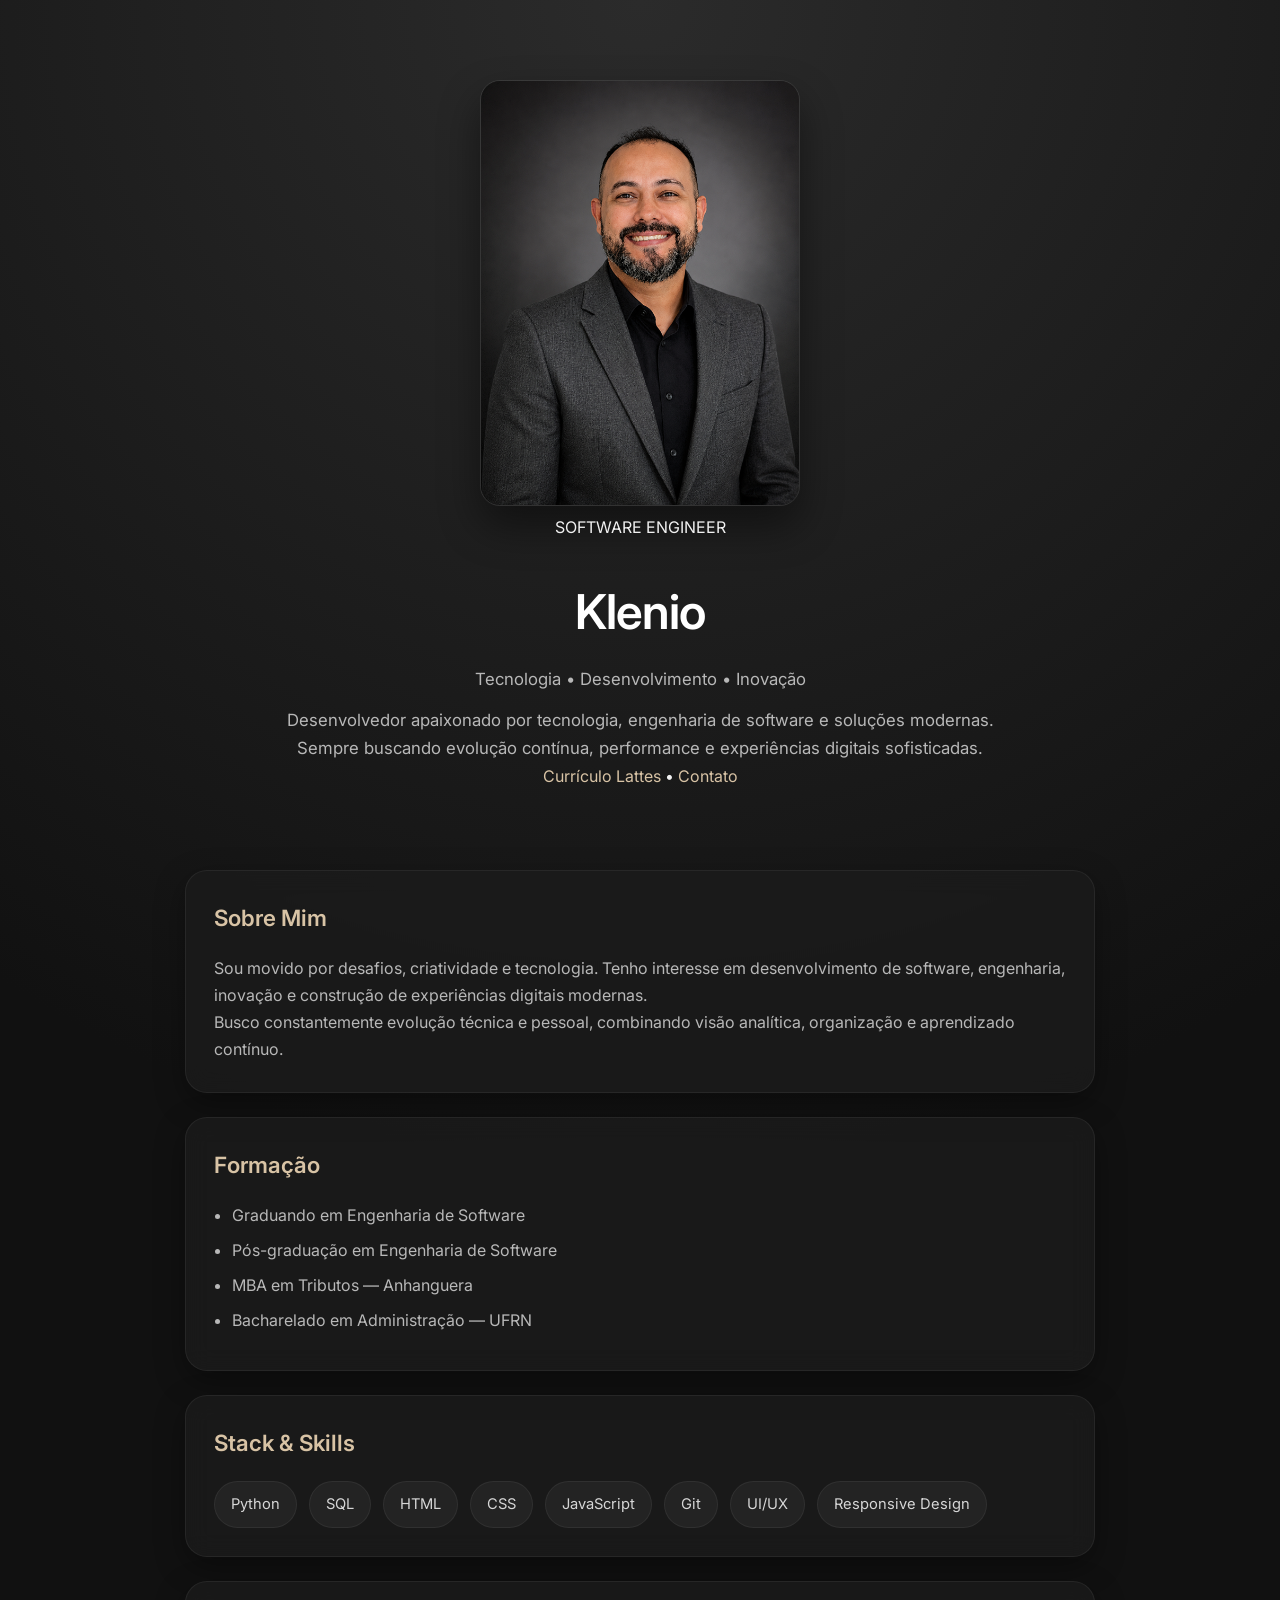
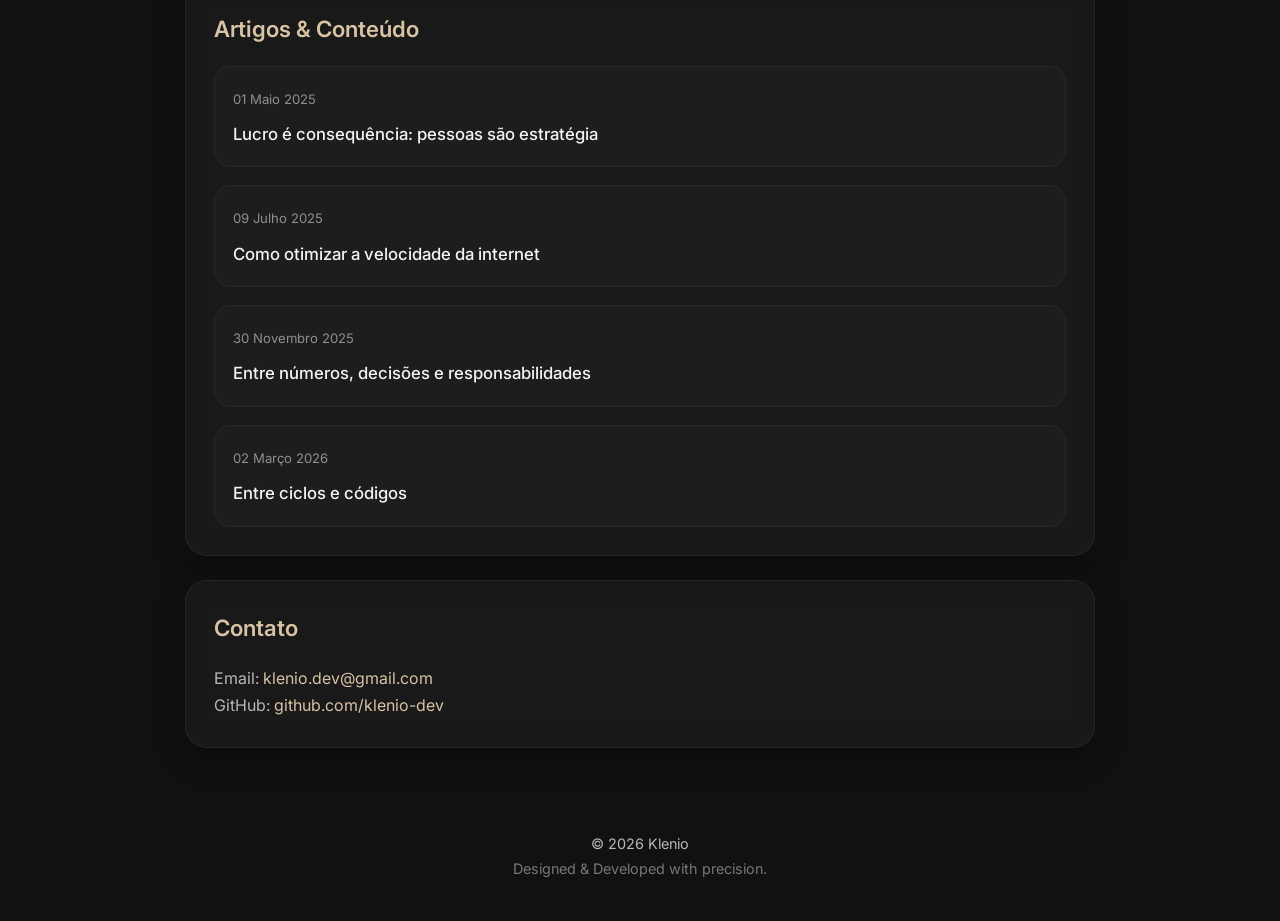
==== index.html @ 42bf5e44 "Update index.html" ====
<!DOCTYPE html>
<html lang="pt-br">

<head>
  <meta charset="UTF-8" />
  <meta name="viewport" content="width=device-width, initial-scale=1.0" />

  <title>Klenio | Software Engineer</title>

  <meta name="description"
    content="Portfólio profissional de Klenio — Engenharia de Software, tecnologia, desenvolvimento e inovação." />

  <link rel="stylesheet" href="style.css" />

  <link rel="preconnect" href="https://fonts.googleapis.com">
  <link rel="preconnect" href="https://fonts.gstatic.com" crossorigin>

  <link
    href="https://fonts.googleapis.com/css2?family=Inter:wght@300;400;500;600;700&display=swap"
    rel="stylesheet">
</head>

<body>

  <header>

    <div class="hero">

      <img
        src="klenio-black.png"
        alt="Foto profissional de Klenio">

      <div class="hero-content">

        <span class="tag">
          SOFTWARE ENGINEER
        </span>

        <h1>
          Klenio
        </h1>

        <p class="subtitle">
          Tecnologia • Desenvolvimento • Inovação
        </p>

        <p class="description">
          Desenvolvedor apaixonado por tecnologia, engenharia de software
          e soluções modernas.<br>Sempre buscando evolução contínua,
          performance e experiências digitais sofisticadas.
        </p>

        <div class="hero-buttons">

          <a
            href="https://lattes.cnpq.br/0494397234876576"
            target="_blank"
            class="btn primary">
            Currículo Lattes
          </a>
          •
          <a
            href="mailto:klenio.dev@gmail.com"
            class="btn secondary">
            Contato
          </a>

        </div>

      </div>

    </div>

  </header>

  <main>

    <!-- SOBRE -->

    <section class="card">

      <h2>
        Sobre Mim
      </h2>

      <p>
        Sou movido por desafios, criatividade e tecnologia.
        Tenho interesse em desenvolvimento de software,
        engenharia, inovação e construção de experiências digitais modernas.
      </p>

      <p>
        Busco constantemente evolução técnica e pessoal,
        combinando visão analítica, organização e aprendizado contínuo.
      </p>

    </section>

    <!-- FORMAÇÃO -->

    <section class="card">

      <h2>
        Formação
      </h2>

      <ul>
        <li>Graduando em Engenharia de Software</li>
        <li>Pós-graduação em Engenharia de Software</li>
        <li>MBA em Tributos — Anhanguera</li>
        <li>Bacharelado em Administração — UFRN</li>
      </ul>

    </section>

    <!-- HABILIDADES -->

    <section class="card">

      <h2>
        Stack & Skills
      </h2>

      <div class="skills">
        <span>Python</span>
        <span>SQL</span>
        <span>HTML</span>
        <span>CSS</span>
        <span>JavaScript</span>
        <span>Git</span>
        <span>UI/UX</span>
        <span>Responsive Design</span>
      </div>

    </section>

    <!-- ARTIGOS -->

    <section class="card">

      <h2>
        Artigos & Conteúdo
      </h2>

      <div class="artigos">

        <a href="gestaofinanceirapessoal.html" class="artigo">

          <span class="data">
            01 Maio 2025
          </span>

          <h3>
            Lucro é consequência: pessoas são estratégia
          </h3>

        </a>

        <a href="velocidadeinternet.html" class="artigo">

          <span class="data">
            09 Julho 2025
          </span>

          <h3>
            Como otimizar a velocidade da internet
          </h3>

        </a>

        <a href="custos1.html" class="artigo">

          <span class="data">
            30 Novembro 2025
          </span>

          <h3>
            Entre números, decisões e responsabilidades
          </h3>

        </a>

        <a href="engsoft1.html" class="artigo">

          <span class="data">
            02 Março 2026
          </span>

          <h3>
            Entre ciclos e códigos
          </h3>

        </a>

      </div>

    </section>

    <!-- CONTATO -->

    <section class="card">

      <h2>
        Contato
      </h2>

      <div class="contact">

        <p>
          Email:
          <a href="mailto:klenio.dev@gmail.com">
            klenio.dev@gmail.com
          </a>
        </p>

        <p>
          GitHub:
          <a href="https://github.com/klenio-dev" target="_blank">
            github.com/klenio-dev
          </a>
        </p>

      </div>

    </section>

  </main>

  <footer>

    <p>
      © 2026 Klenio
    </p>

    <span>
      Designed & Developed with precision.
    </span>

  </footer>

  <script src="script.js"></script>

</body>

</html>
---- style.css ----
:root{
  --bg: #111111;
  --bg-secondary: #1a1a1a;
  --card: rgba(28,28,28,0.82);

  --text: #f1f1f1;
  --text-secondary: #b8b8b8;

  --primary: #d8c3a5;
  --primary-dark: #b89b76;

  --border: rgba(255,255,255,0.06);

  --shadow:
    0 10px 30px rgba(0,0,0,0.35);

  --blur: blur(12px);
}

*{
  margin:0;
  padding:0;
  box-sizing:border-box;
}

html{
  scroll-behavior:smooth;
}

body{
  font-family:'Inter',sans-serif;
  background:
    radial-gradient(circle at top, #2b2b2b 0%, #111111 45%);
  color:var(--text);
  line-height:1.7;
}

/* HEADER */

header{
  text-align:center;
  padding:80px 20px 60px;
}

header img{
  width:320px;
  max-width:90%;
  border-radius:20px;

  border:1px solid rgba(255,255,255,0.08);

  box-shadow:
    0 20px 40px rgba(0,0,0,0.45);

  transition:0.4s ease;
}

header img:hover{
  transform:
    translateY(-6px)
    scale(1.01);
}

h1{
  margin-top:30px;
  font-size:3rem;
  font-weight:600;
  letter-spacing:-1px;

  color:#ffffff;
}

header p{
  margin-top:12px;
  color:var(--text-secondary);
  font-size:1.05rem;
}

/* MAIN */

main{
  max-width:950px;
  margin:auto;
  padding:20px;
}

/* CARDS */

.card{
  background:var(--card);

  backdrop-filter:var(--blur);

  border:1px solid var(--border);

  border-radius:22px;

  padding:28px;

  margin-bottom:24px;

  box-shadow:var(--shadow);

  transition:0.35s ease;

  opacity:0;
  transform:translateY(20px);
}

.card.visible{
  opacity:1;
  transform:translateY(0);
}

.card:hover{
  transform:translateY(-6px);

  border-color:rgba(216,195,165,0.18);

  box-shadow:
    0 20px 45px rgba(0,0,0,0.45);
}

/* TITULOS */

h2{
  font-size:1.4rem;
  margin-bottom:18px;

  color:var(--primary);

  font-weight:600;
}

/* TEXTO */

p, li{
  color:var(--text-secondary);
}

ul{
  padding-left:18px;
}

li{
  margin-bottom:8px;
}

/* LINKS */

a{
  color:var(--primary);
  text-decoration:none;

  transition:0.3s ease;
}

a:hover{
  color:#ffffff;
}

/* SKILLS */

.skills{
  display:flex;
  flex-wrap:wrap;
  gap:12px;
}

.skills span{
  background:#232323;

  border:1px solid rgba(255,255,255,0.06);

  color:#d6d6d6;

  padding:10px 16px;

  border-radius:999px;

  font-size:0.92rem;

  transition:0.3s ease;
}

.skills span:hover{
  background:#2d2d2d;

  transform:translateY(-2px);
}

/* ARTIGOS */

.artigos{
  display:flex;
  flex-direction:column;
  gap:18px;
}

.artigo{
  background:#1d1d1d;

  border:1px solid rgba(255,255,255,0.05);

  border-radius:16px;

  padding:18px;

  transition:0.35s ease;
}

.artigo:hover{
  transform:translateY(-4px);

  border-color:rgba(216,195,165,0.16);

  background:#242424;
}

.artigo h3{
  margin-top:8px;

  color:#f3f3f3;

  font-size:1.05rem;

  font-weight:500;
}

.artigo .data{
  color:#8f8f8f;

  font-size:0.82rem;
}

/* FOOTER */

footer{
  text-align:center;

  padding:40px 20px;

  color:#777;

  font-size:0.9rem;
}

/* RESPONSIVO */

@media(max-width:768px){

  h1{
    font-size:2.1rem;
  }

  header{
    padding-top:50px;
  }

  .card{
    padding:22px;
  }

  header img{
    width:260px;
  }
}
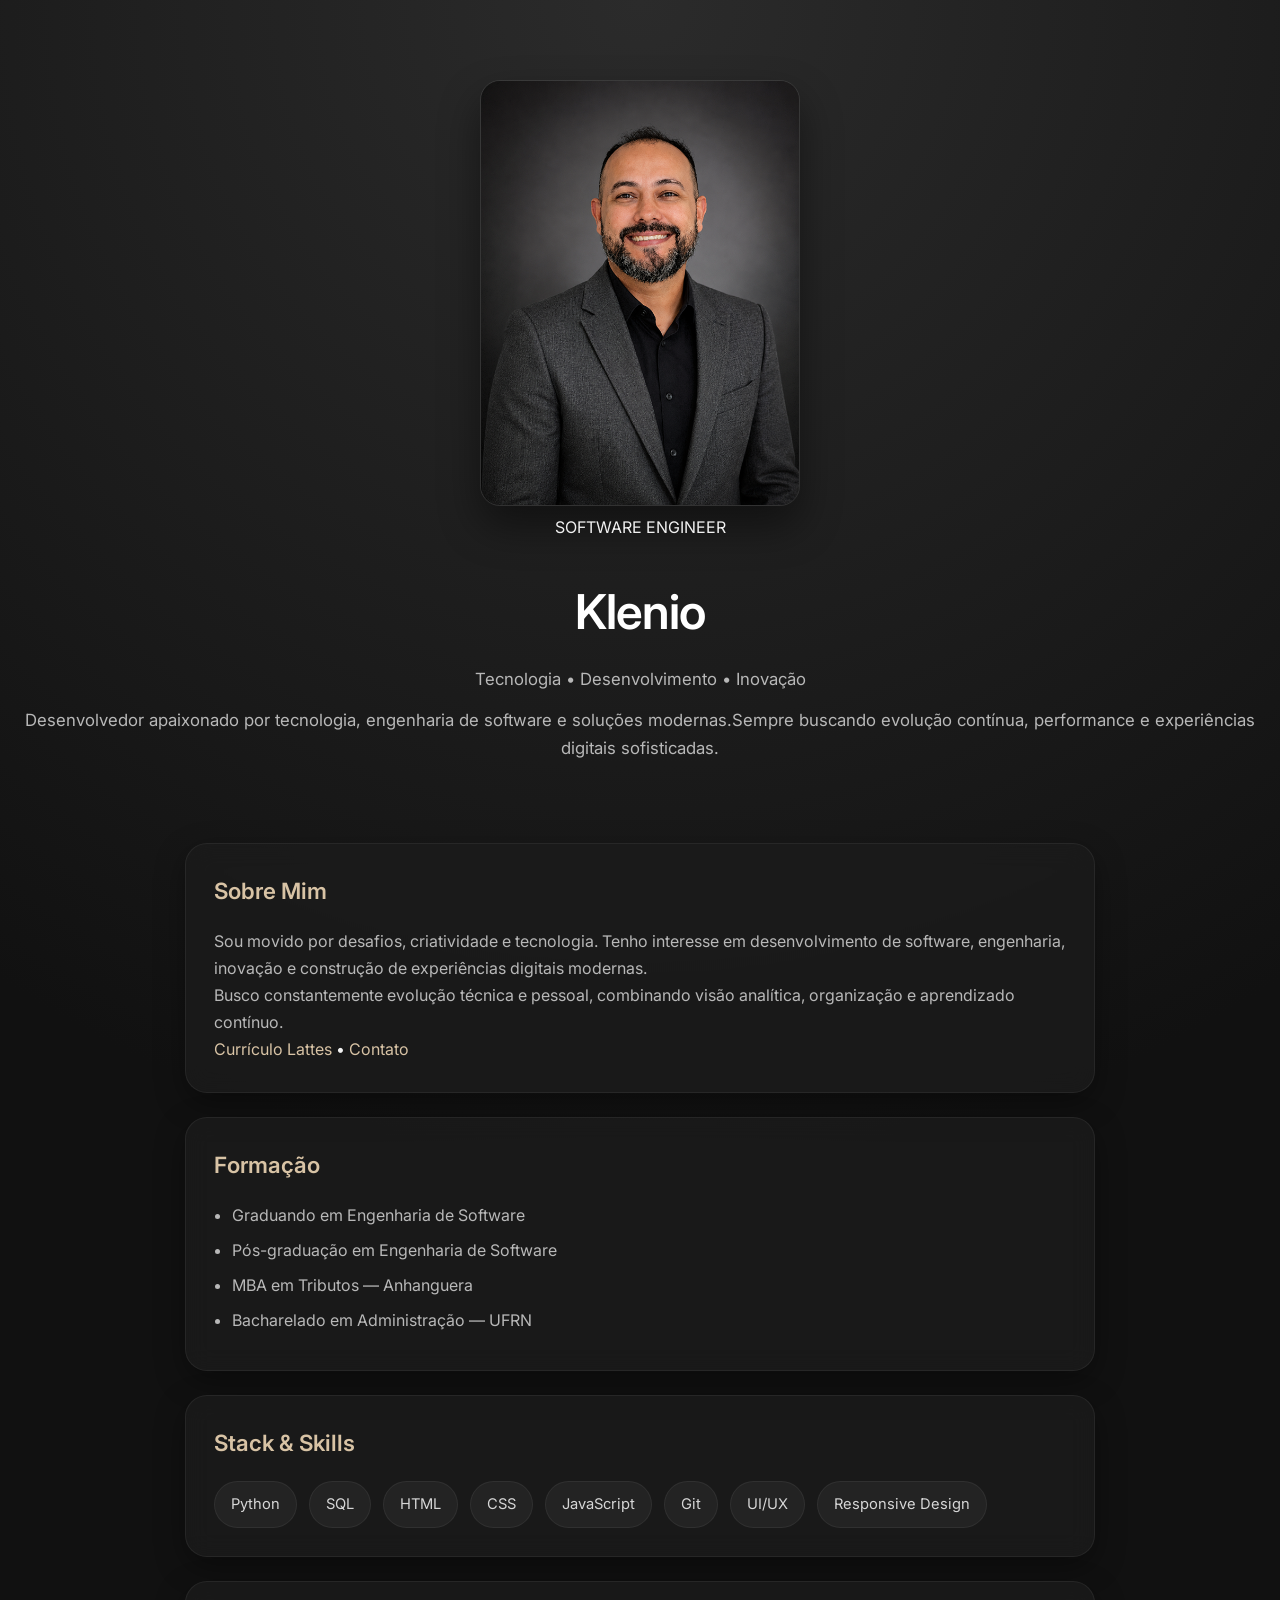
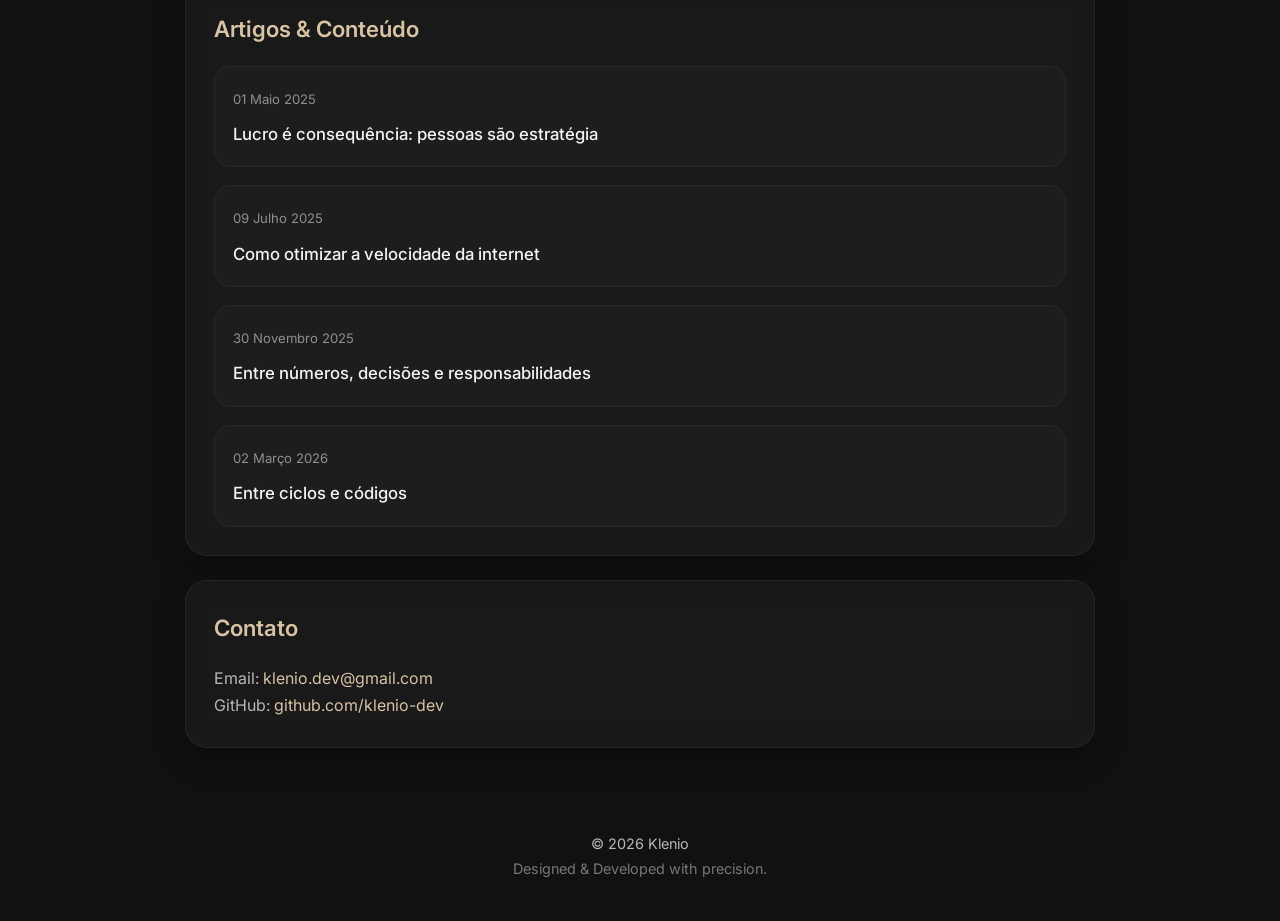
==== commit c39631b1: "Update index.html" ====
--- a/index.html
+++ b/index.html
@@ -46,11 +46,37 @@
 
         <p class="description">
           Desenvolvedor apaixonado por tecnologia, engenharia de software
-          e soluções modernas.<br>Sempre buscando evolução contínua,
+          e soluções modernas.Sempre buscando evolução contínua,
           performance e experiências digitais sofisticadas.
         </p>
-
-        <div class="hero-buttons">
+        
+      </div>
+
+    </div>
+
+  </header>
+
+  <main>
+
+    <!-- SOBRE -->
+
+    <section class="card">
+
+      <h2>
+        Sobre Mim
+      </h2>
+
+      <p>
+        Sou movido por desafios, criatividade e tecnologia.
+        Tenho interesse em desenvolvimento de software,
+        engenharia, inovação e construção de experiências digitais modernas.
+      </p>
+
+      <p>
+        Busco constantemente evolução técnica e pessoal,
+        combinando visão analítica, organização e aprendizado contínuo.
+      </p>
+      <div class="hero-buttons">
 
           <a
             href="https://lattes.cnpq.br/0494397234876576"
@@ -66,33 +92,6 @@
           </a>
 
         </div>
-
-      </div>
-
-    </div>
-
-  </header>
-
-  <main>
-
-    <!-- SOBRE -->
-
-    <section class="card">
-
-      <h2>
-        Sobre Mim
-      </h2>
-
-      <p>
-        Sou movido por desafios, criatividade e tecnologia.
-        Tenho interesse em desenvolvimento de software,
-        engenharia, inovação e construção de experiências digitais modernas.
-      </p>
-
-      <p>
-        Busco constantemente evolução técnica e pessoal,
-        combinando visão analítica, organização e aprendizado contínuo.
-      </p>
 
     </section>
 
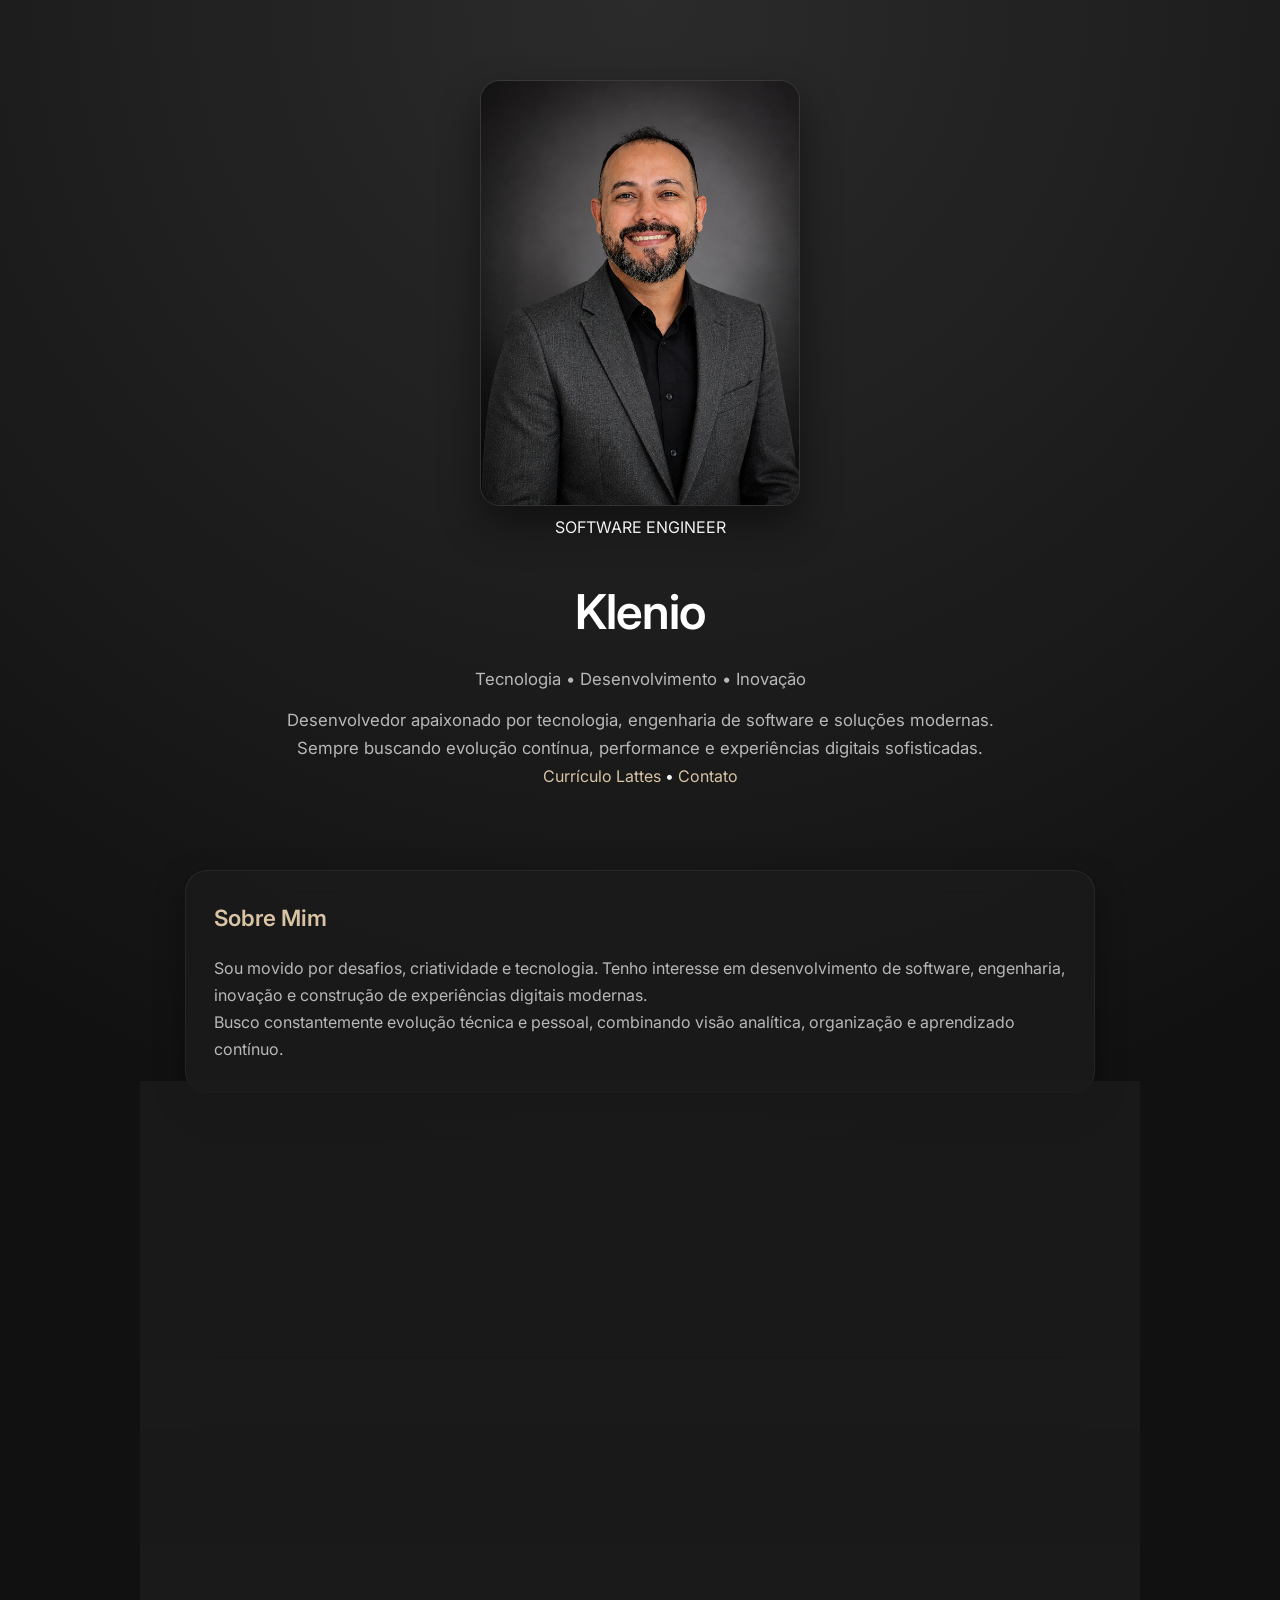
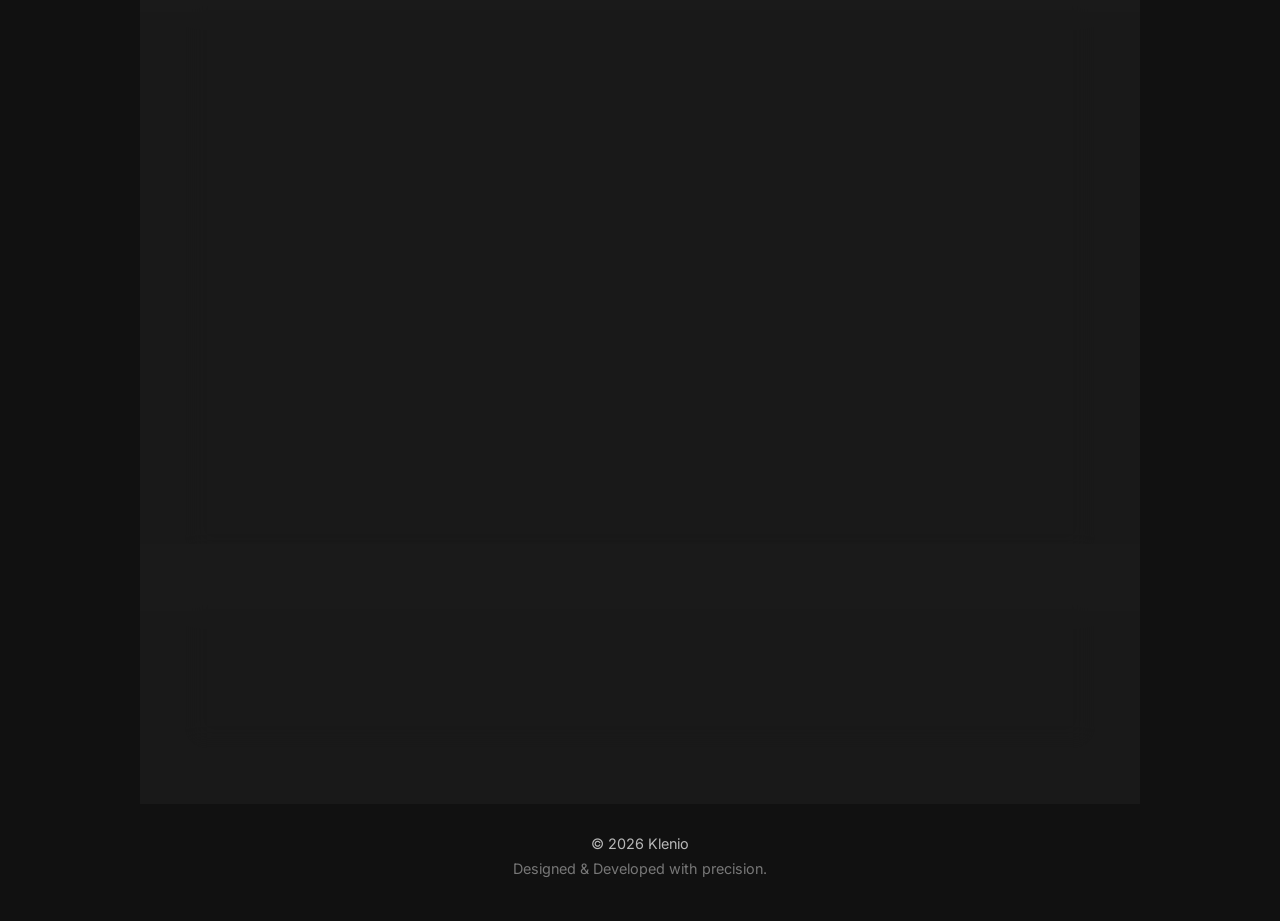
==== commit f745c713: "Update index.html" ====
--- a/index.html
+++ b/index.html
@@ -46,10 +46,25 @@
 
         <p class="description">
           Desenvolvedor apaixonado por tecnologia, engenharia de software
-          e soluções modernas.Sempre buscando evolução contínua,
+          e soluções modernas.<br>Sempre buscando evolução contínua,
           performance e experiências digitais sofisticadas.
         </p>
-        
+         <div class="hero-buttons">
+
+          <a
+            href="https://lattes.cnpq.br/0494397234876576"
+            target="_blank"
+            class="btn primary">
+            Currículo Lattes
+          </a>
+          •
+          <a
+            href="mailto:klenio.dev@gmail.com"
+            class="btn secondary">
+            Contato
+          </a>
+
+        </div>
       </div>
 
     </div>
@@ -76,22 +91,6 @@
         Busco constantemente evolução técnica e pessoal,
         combinando visão analítica, organização e aprendizado contínuo.
       </p>
-      <div class="hero-buttons">
-
-          <a
-            href="https://lattes.cnpq.br/0494397234876576"
-            target="_blank"
-            class="btn primary">
-            Currículo Lattes
-          </a>
-          •
-          <a
-            href="mailto:klenio.dev@gmail.com"
-            class="btn secondary">
-            Contato
-          </a>
-
-        </div>
 
     </section>
 
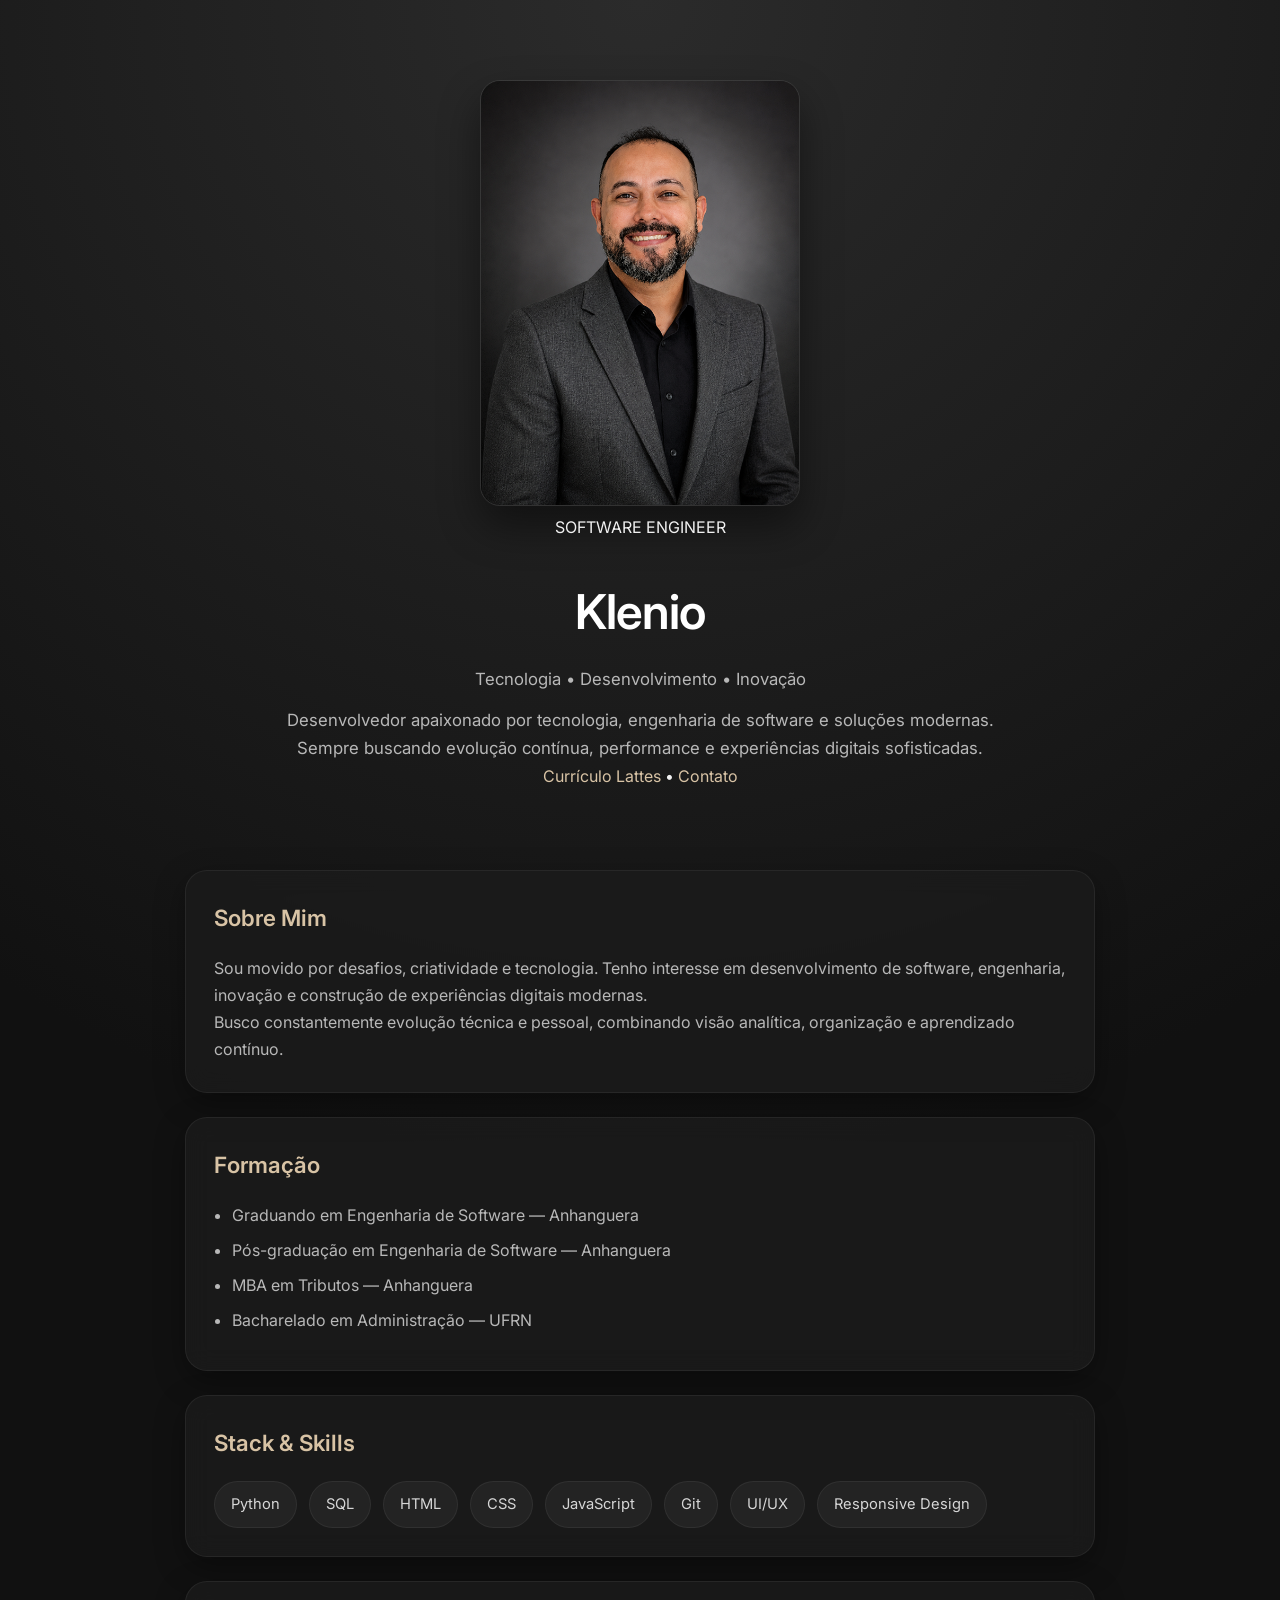
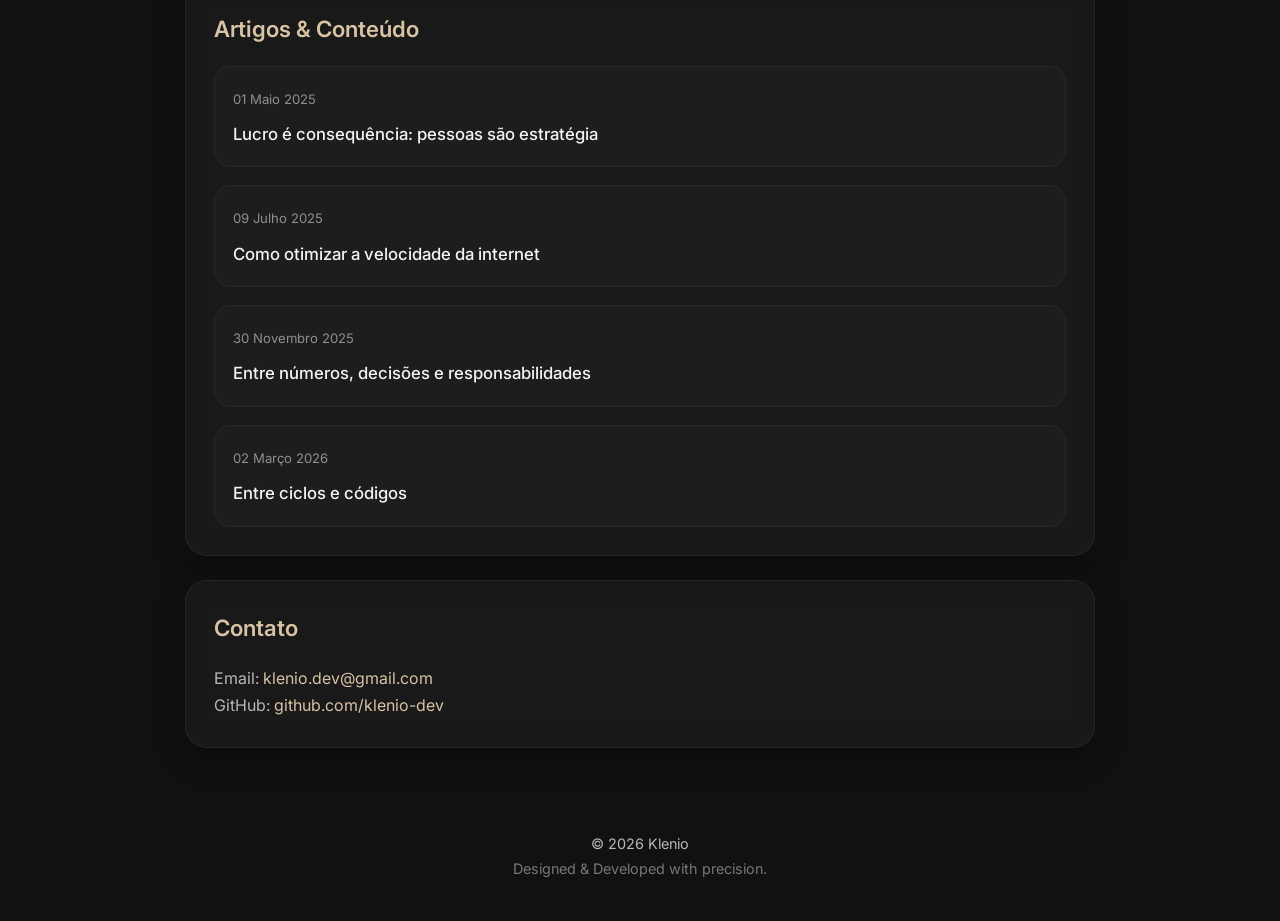
==== commit 973c6af7: "Update index.html" ====
--- a/index.html
+++ b/index.html
@@ -103,8 +103,8 @@
       </h2>
 
       <ul>
-        <li>Graduando em Engenharia de Software</li>
-        <li>Pós-graduação em Engenharia de Software</li>
+        <li>Graduando em Engenharia de Software — Anhanguera</li>
+        <li>Pós-graduação em Engenharia de Software — Anhanguera</li>
         <li>MBA em Tributos — Anhanguera</li>
         <li>Bacharelado em Administração — UFRN</li>
       </ul>
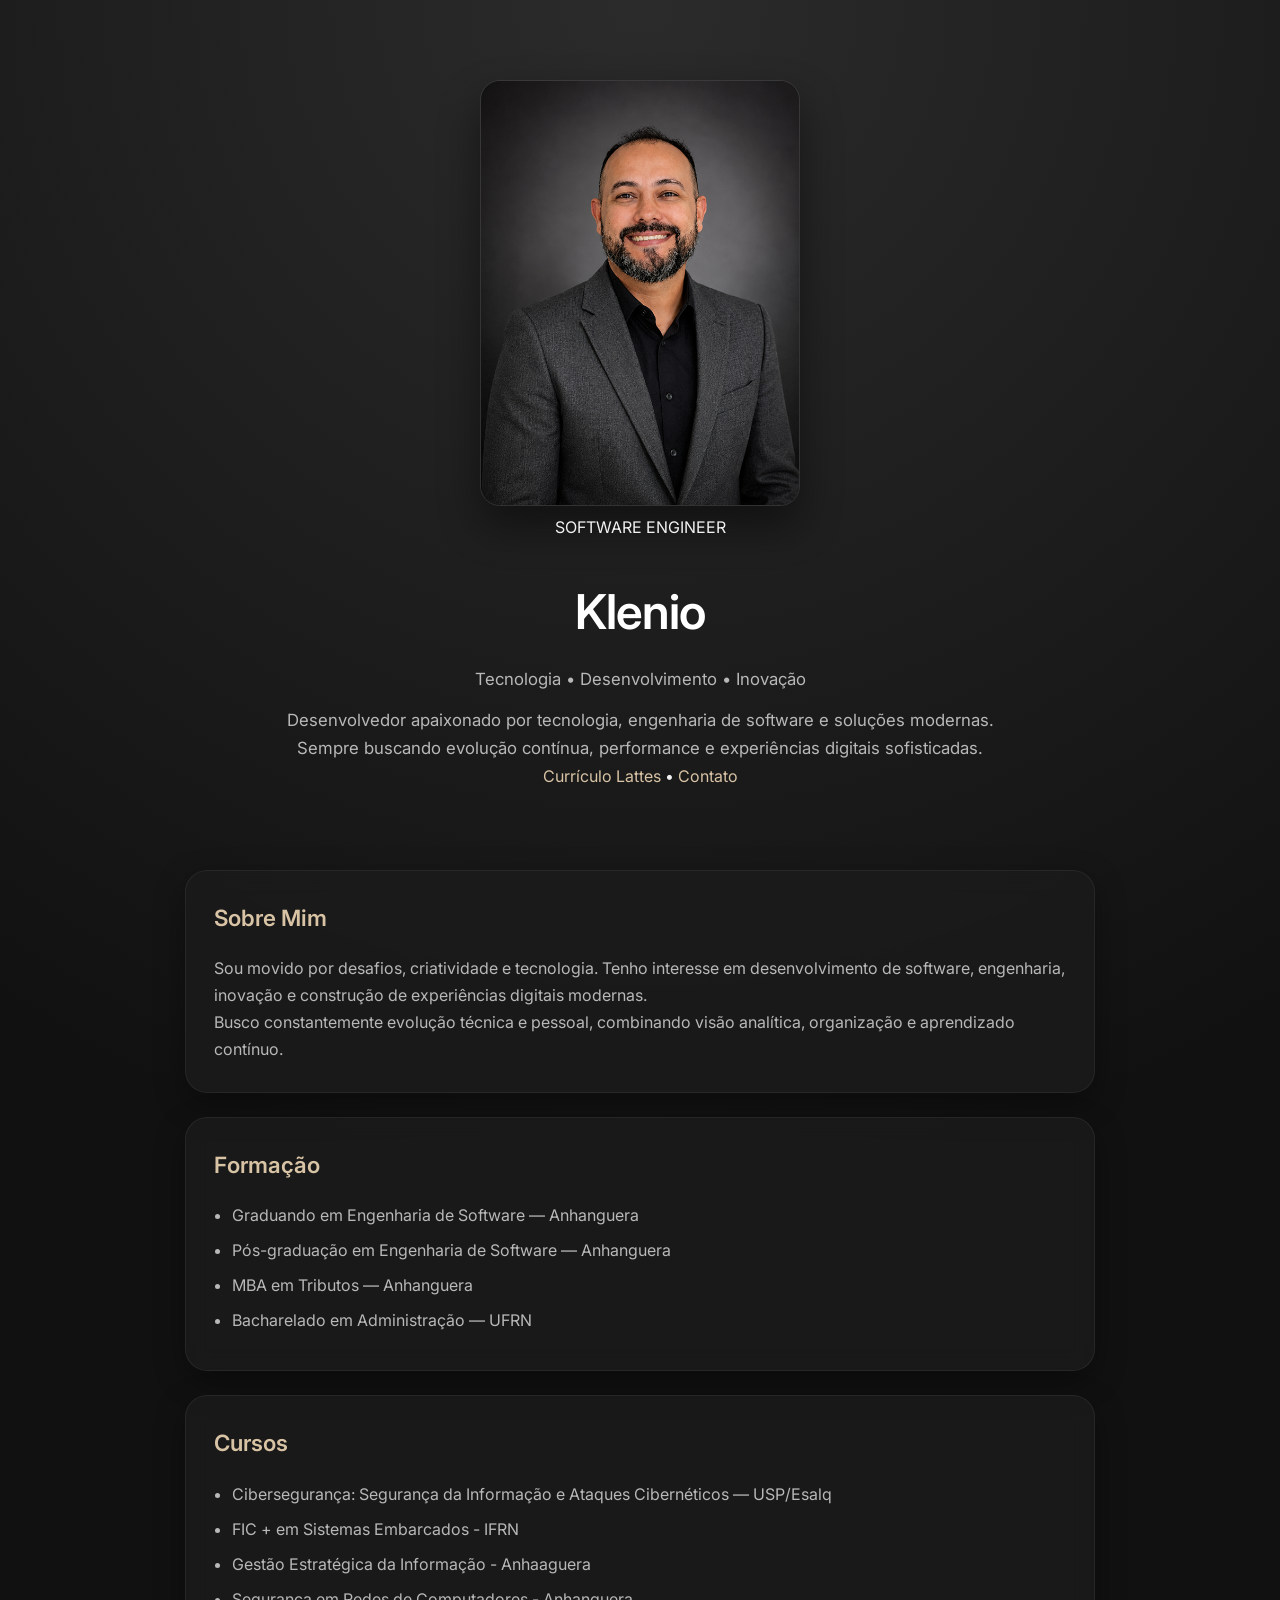
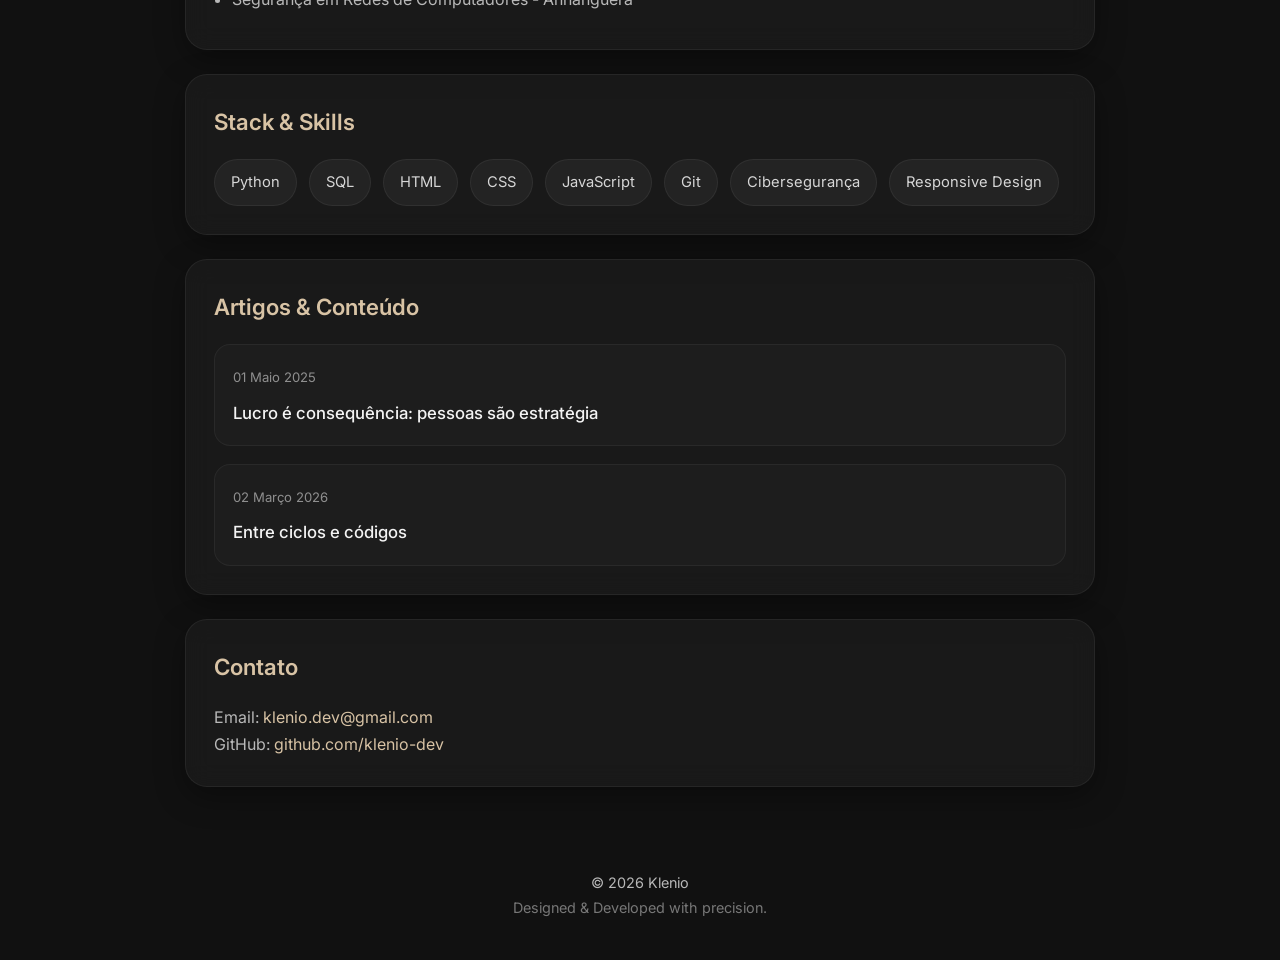
==== commit 9c6ad8ed: "Update index.html" ====
--- a/index.html
+++ b/index.html
@@ -111,6 +111,23 @@
 
     </section>
 
+   <!-- CURSOS -->
+
+    <section class="card">
+
+      <h2>
+        Cursos
+      </h2>
+
+      <ul>
+        <li>Cibersegurança: Segurança da Informação e Ataques Cibernéticos — USP/Esalq</li>
+        <li>FIC + em Sistemas Embarcados - IFRN</li>
+        <li>Gestão Estratégica da Informação - Anhaaguera</li>
+        <li>Segurança em Redes de Computadores - Anhanguera</li>
+       </ul>
+
+    </section>
+    
     <!-- HABILIDADES -->
 
     <section class="card">
@@ -126,7 +143,7 @@
         <span>CSS</span>
         <span>JavaScript</span>
         <span>Git</span>
-        <span>UI/UX</span>
+        <span>Cibersegurança</span>
         <span>Responsive Design</span>
       </div>
 
@@ -153,31 +170,7 @@
           </h3>
 
         </a>
-
-        <a href="velocidadeinternet.html" class="artigo">
-
-          <span class="data">
-            09 Julho 2025
-          </span>
-
-          <h3>
-            Como otimizar a velocidade da internet
-          </h3>
-
-        </a>
-
-        <a href="custos1.html" class="artigo">
-
-          <span class="data">
-            30 Novembro 2025
-          </span>
-
-          <h3>
-            Entre números, decisões e responsabilidades
-          </h3>
-
-        </a>
-
+        
         <a href="engsoft1.html" class="artigo">
 
           <span class="data">
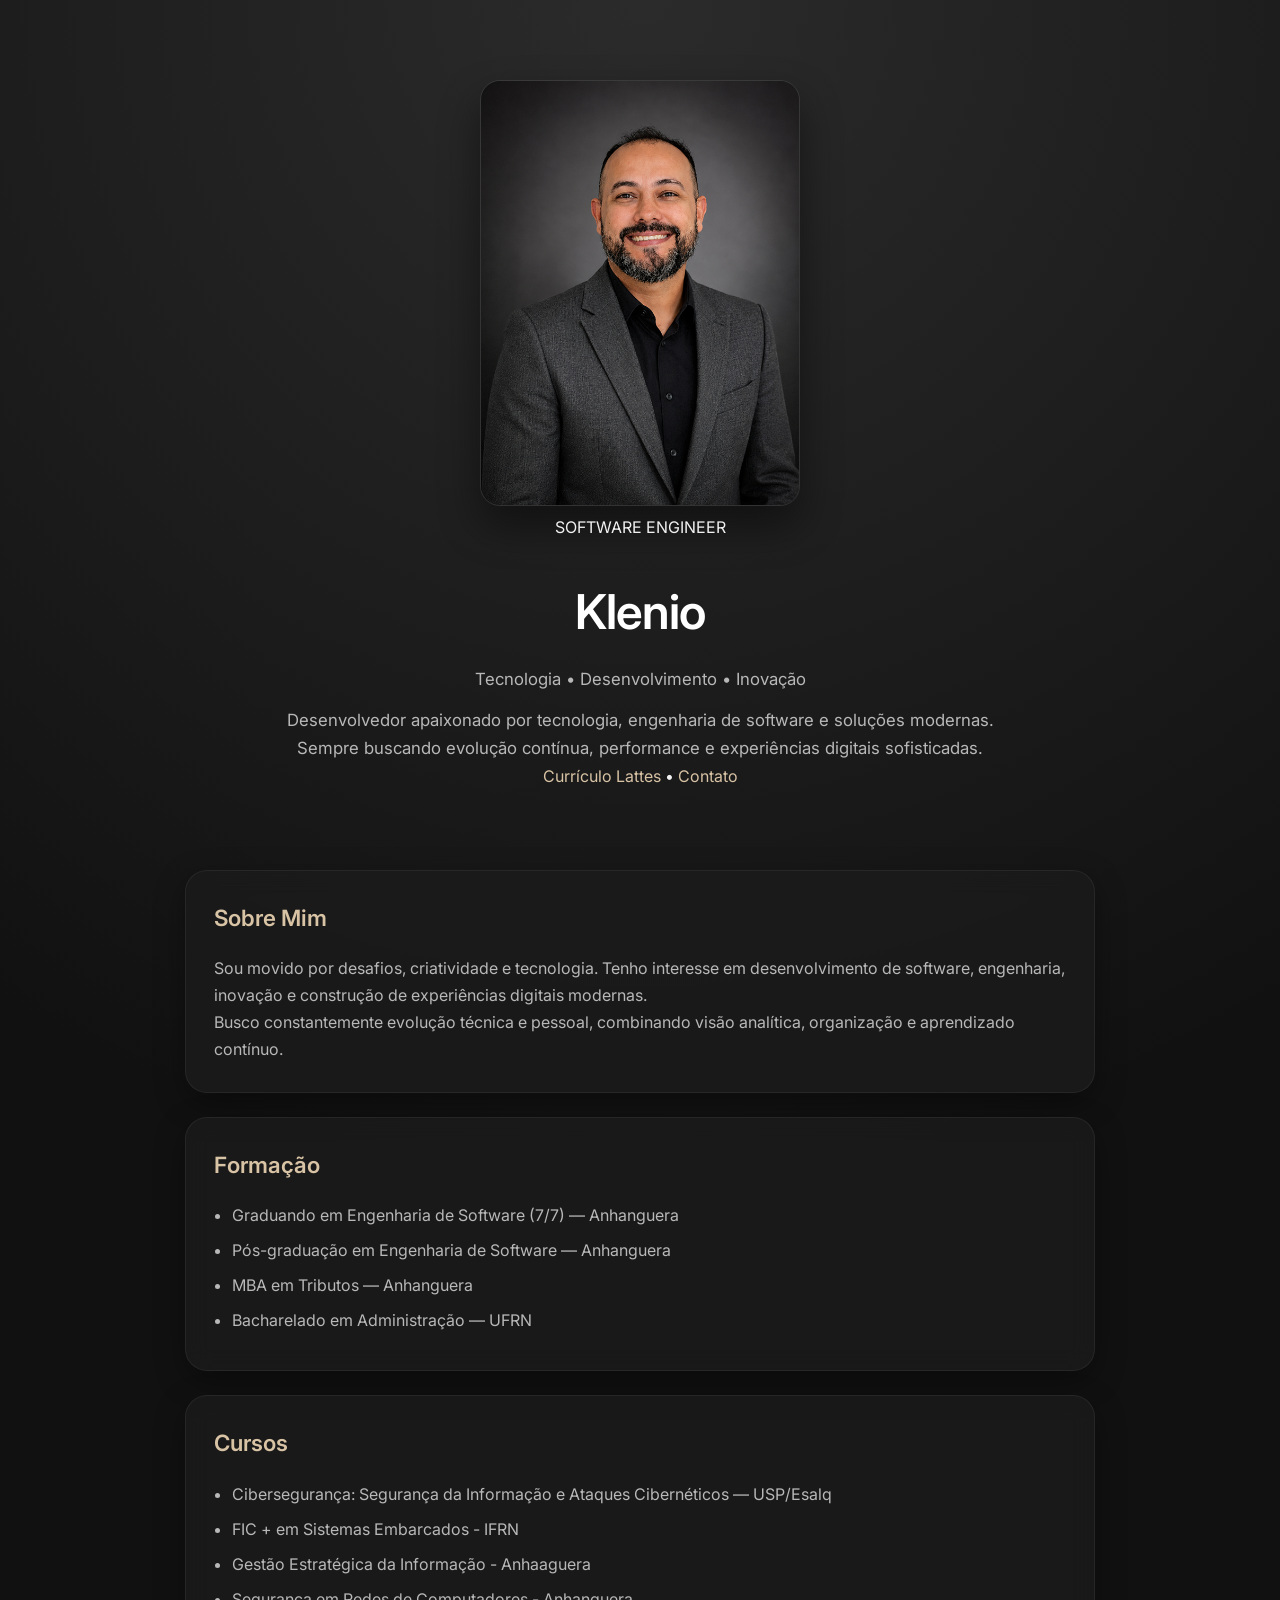
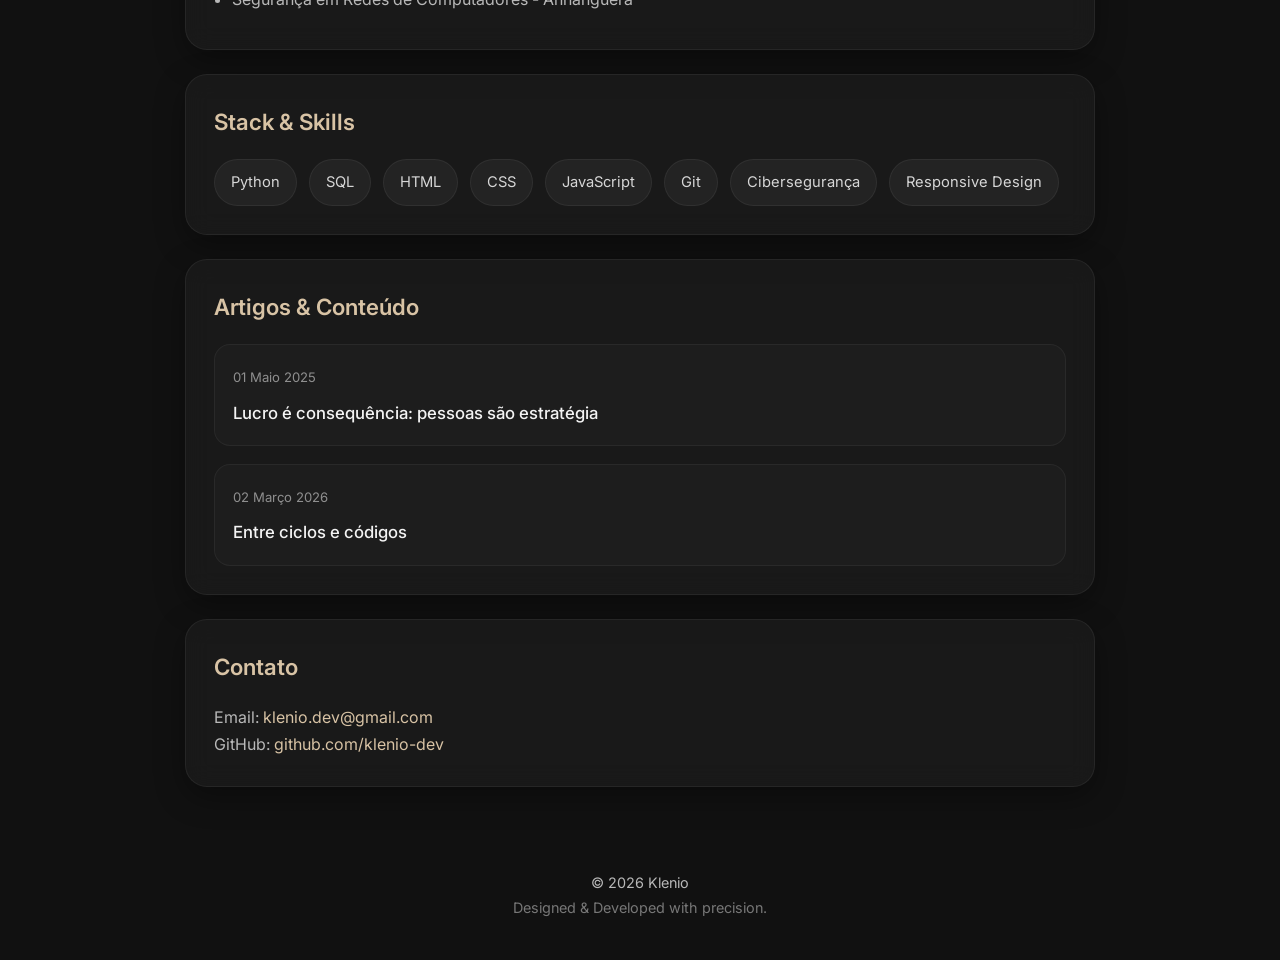
==== commit e2d43543: "Update education details in index.html" ====
--- a/index.html
+++ b/index.html
@@ -103,7 +103,7 @@
       </h2>
 
       <ul>
-        <li>Graduando em Engenharia de Software — Anhanguera</li>
+        <li>Graduando em Engenharia de Software (7/7)  — Anhanguera</li>
         <li>Pós-graduação em Engenharia de Software — Anhanguera</li>
         <li>MBA em Tributos — Anhanguera</li>
         <li>Bacharelado em Administração — UFRN</li>
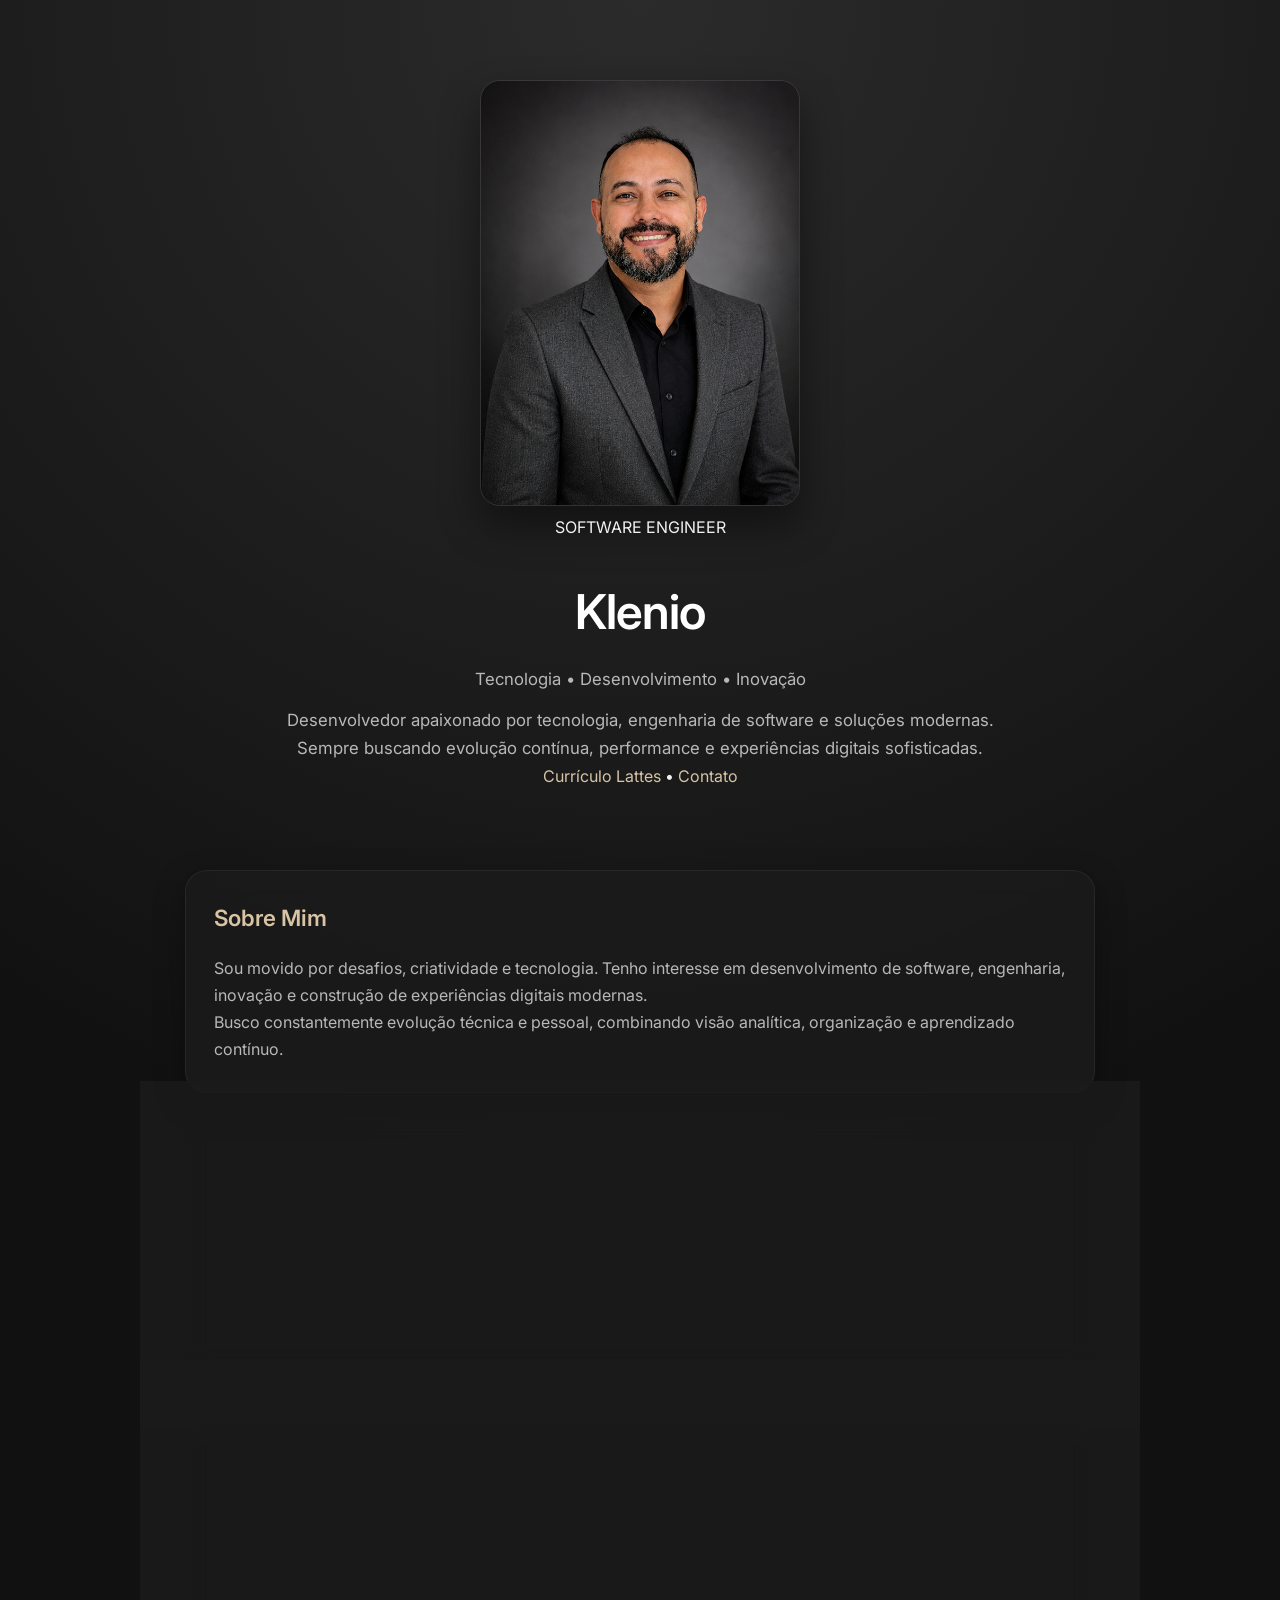
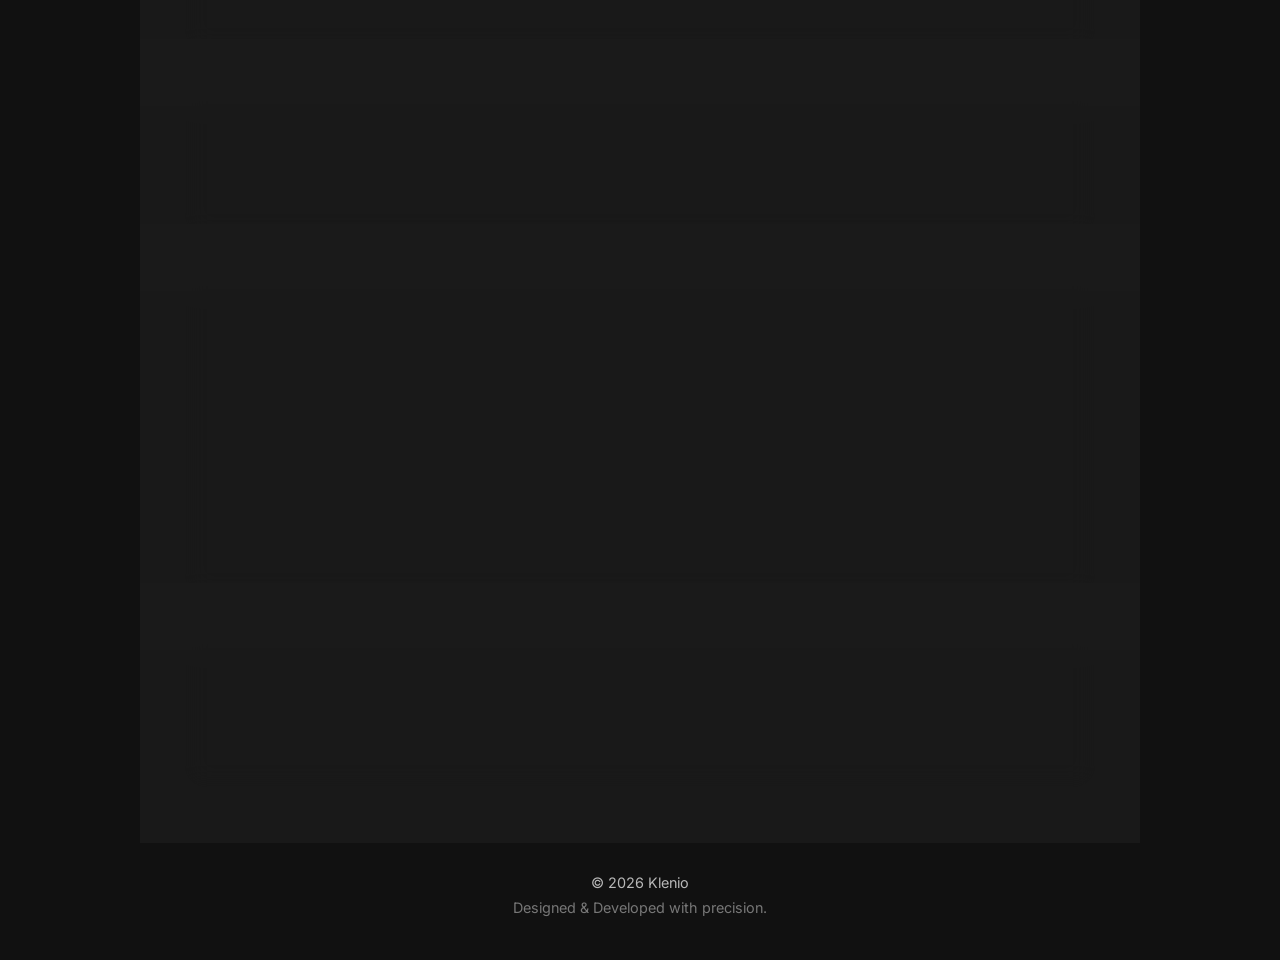
==== commit 210006b1: "Update index.html" ====
--- a/index.html
+++ b/index.html
@@ -122,7 +122,7 @@
       <ul>
         <li>Cibersegurança: Segurança da Informação e Ataques Cibernéticos — USP/Esalq</li>
         <li>FIC + em Sistemas Embarcados - IFRN</li>
-        <li>Gestão Estratégica da Informação - Anhaaguera</li>
+        <li>Gestão Estratégica da Informação - Anhanguera</li>
         <li>Segurança em Redes de Computadores - Anhanguera</li>
        </ul>
 
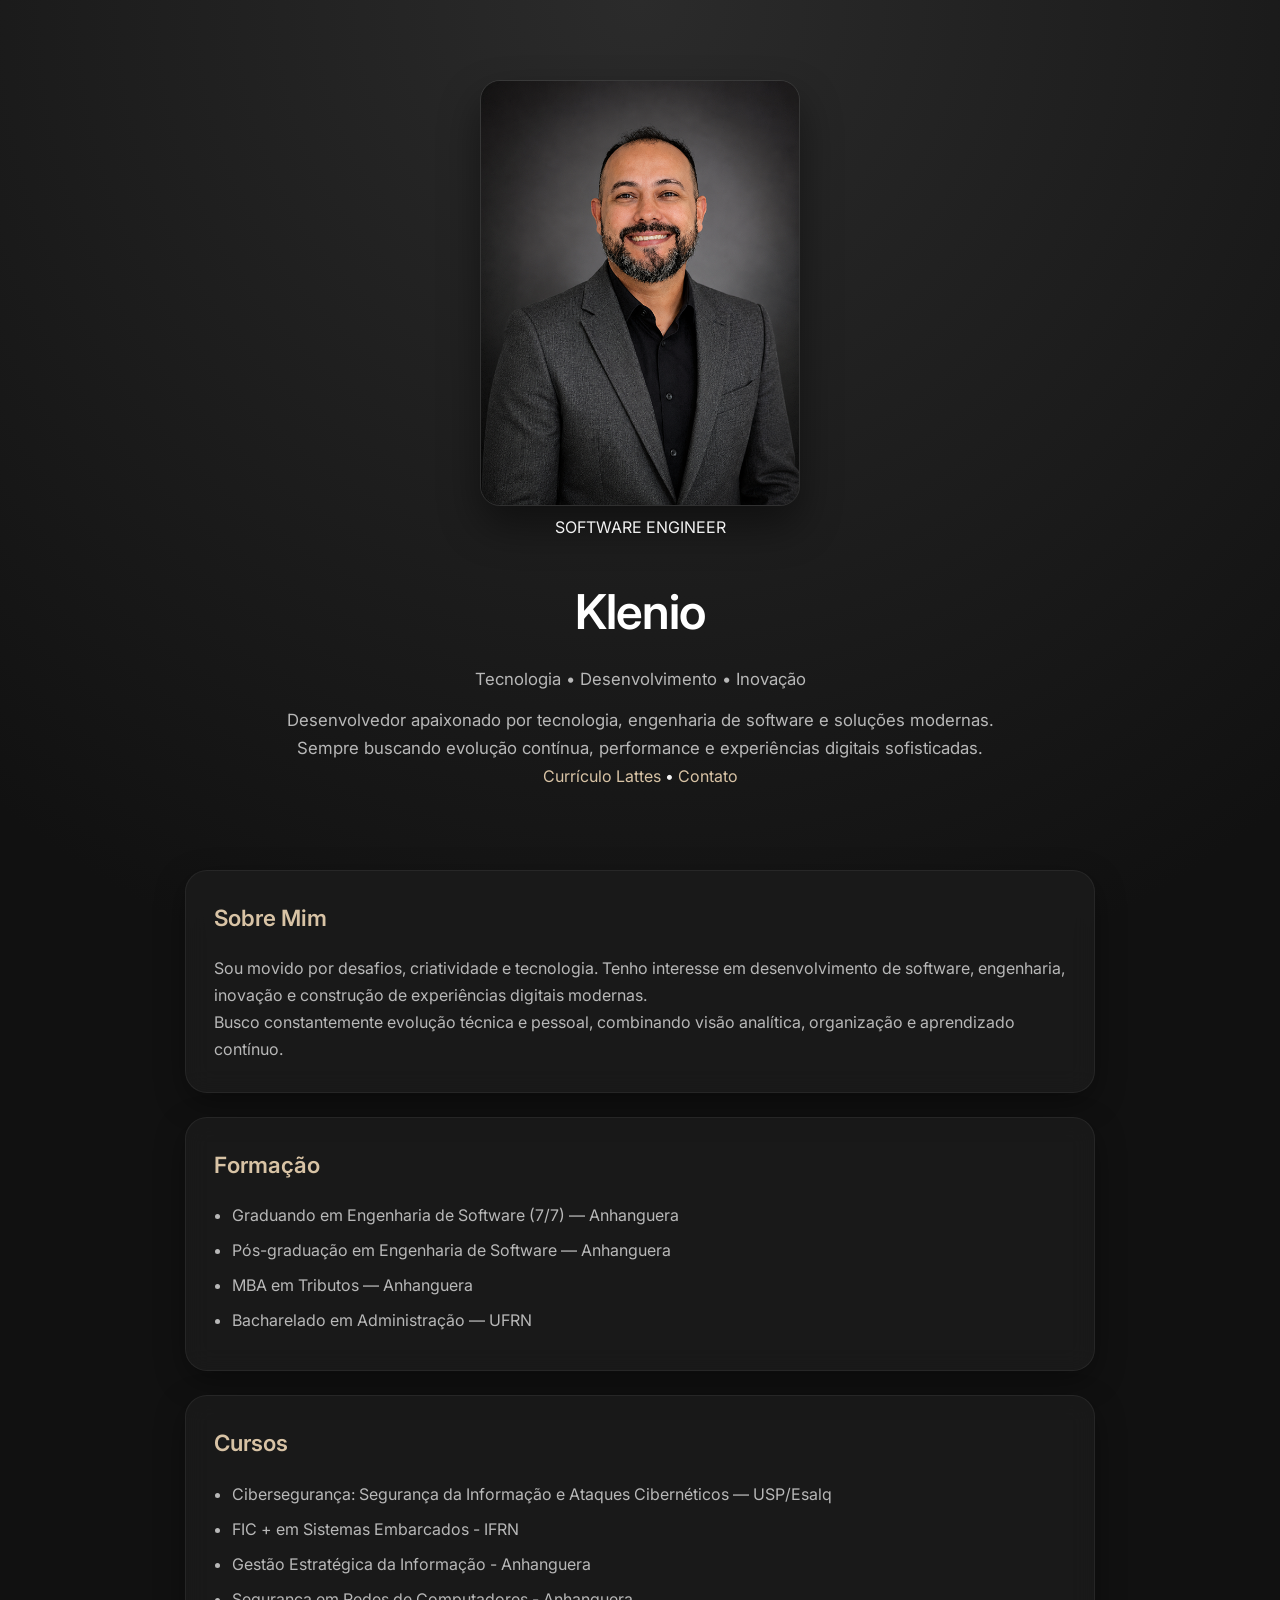
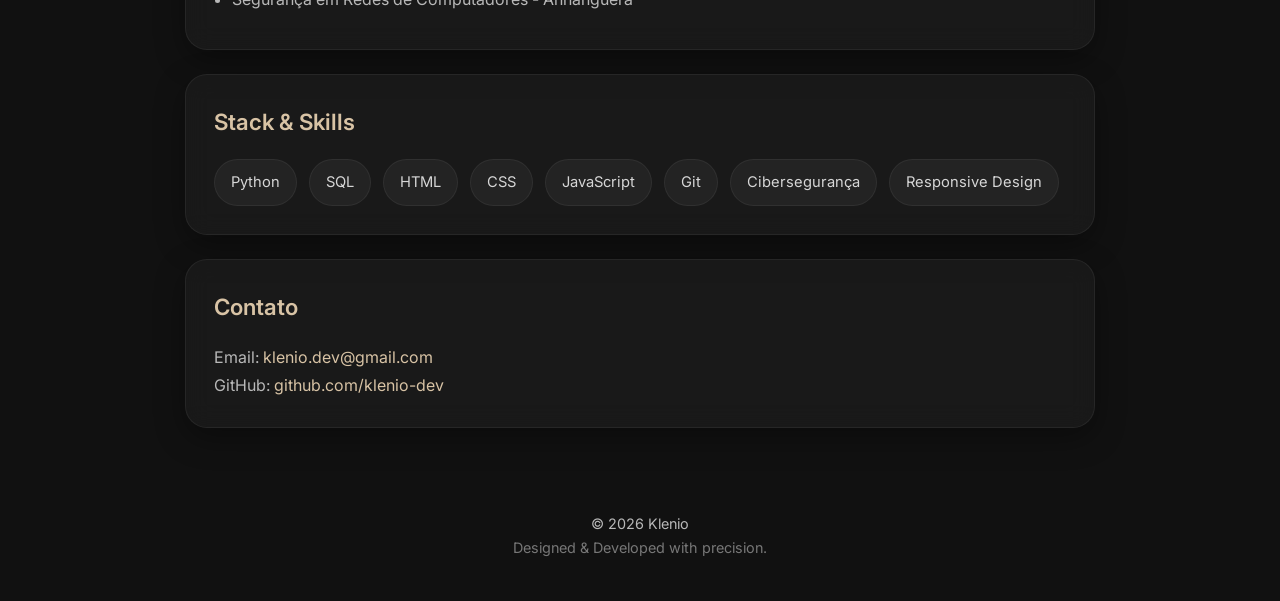
==== commit c01e2a5c: "Update index.html" ====
--- a/index.html
+++ b/index.html
@@ -148,45 +148,7 @@
       </div>
 
     </section>
-
-    <!-- ARTIGOS -->
-
-    <section class="card">
-
-      <h2>
-        Artigos & Conteúdo
-      </h2>
-
-      <div class="artigos">
-
-        <a href="gestaofinanceirapessoal.html" class="artigo">
-
-          <span class="data">
-            01 Maio 2025
-          </span>
-
-          <h3>
-            Lucro é consequência: pessoas são estratégia
-          </h3>
-
-        </a>
-        
-        <a href="engsoft1.html" class="artigo">
-
-          <span class="data">
-            02 Março 2026
-          </span>
-
-          <h3>
-            Entre ciclos e códigos
-          </h3>
-
-        </a>
-
-      </div>
-
-    </section>
-
+   
     <!-- CONTATO -->
 
     <section class="card">
